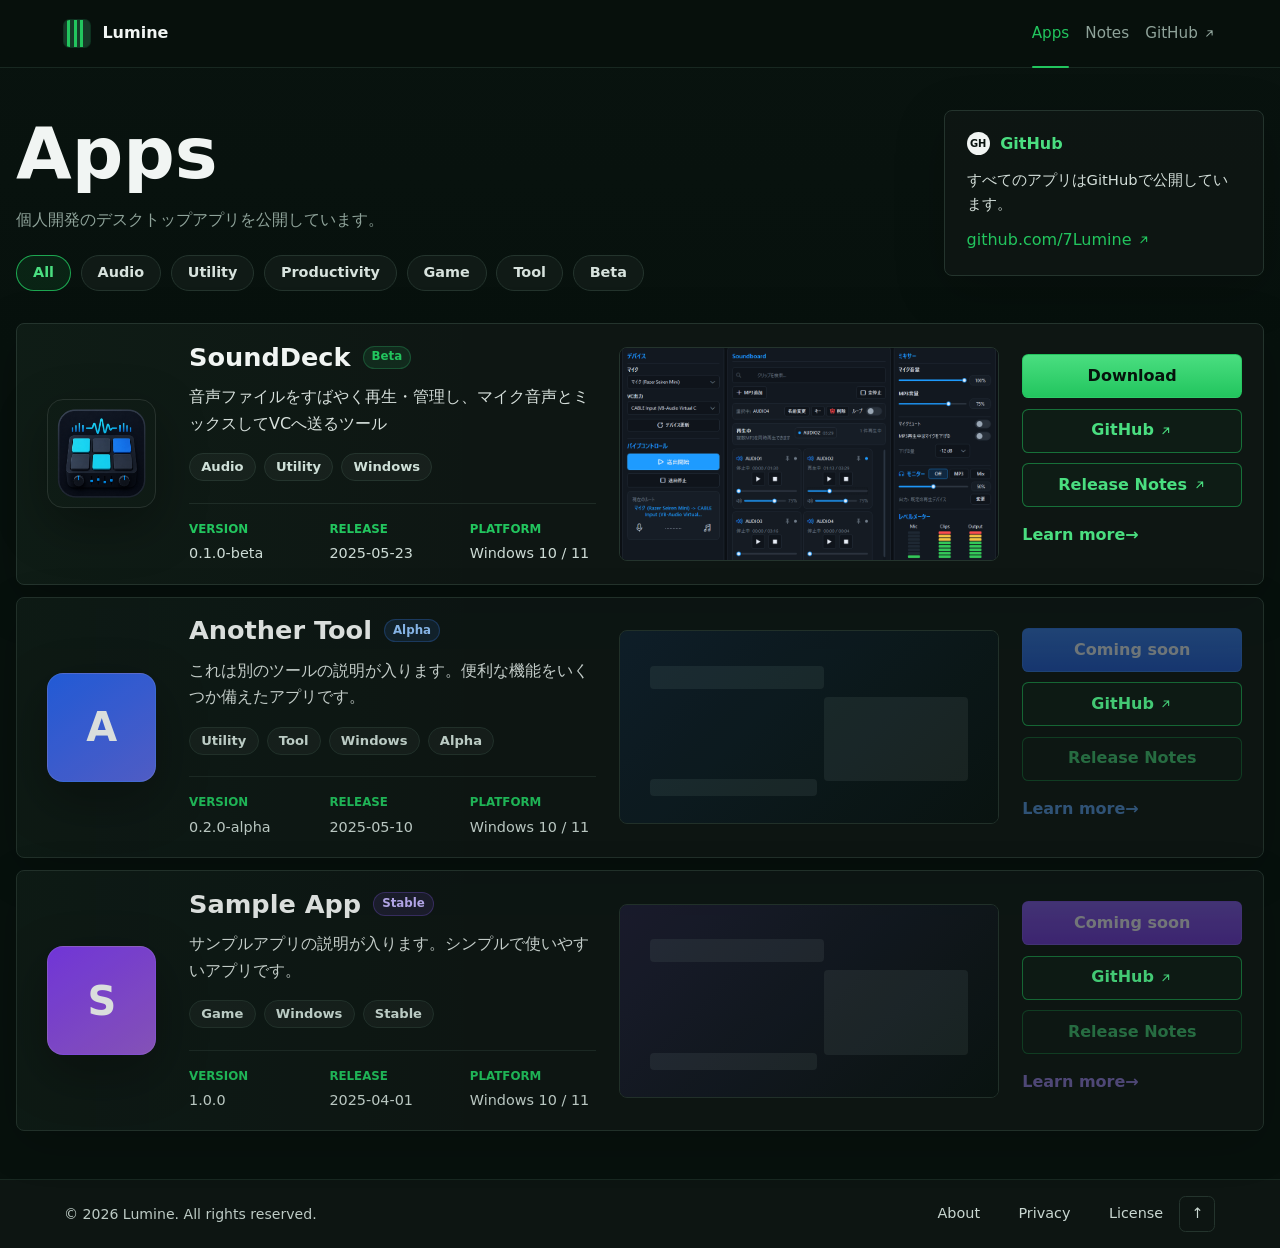
==== apps/index.html @ 0c5cd82e "Build apps distribution page" ====
<!doctype html>
<html lang="ja">

<head>
  <meta charset="utf-8">
  <meta name="viewport" content="width=device-width, initial-scale=1">
  <title>Apps - Lumine</title>
  <meta name="description" content="個人開発ツールの配布ページです。">
  <link rel="stylesheet" href="../assets/css/styles.css">
</head>

<body id="top" data-page="apps-list" data-base="../">
  <header class="site-header">
    <a class="brand" href="../apps/" aria-label="Lumine">
      <span class="brand-mark" aria-hidden="true"></span>
      <span>Lumine</span>
    </a>
    <nav class="site-nav" aria-label="Main navigation">
      <a href="../apps/" aria-current="page">Apps</a>
      <a href="#">Notes</a>
      <a class="external-link" href="https://github.com/7Lumine" target="_blank" rel="noopener noreferrer">
        GitHub
        <svg class="external-link-icon" viewBox="0 0 24 24" aria-hidden="true">
          <path d="M7 17L17 7M17 7H9M17 7V15" fill="none" stroke="currentColor" stroke-width="2" stroke-linecap="round"
            stroke-linejoin="round" />
        </svg>
      </a>
    </nav>
  </header>

  <main class="page-shell">
    <section class="apps-top">
      <div class="page-heading apps-heading">
        <h1>Apps</h1>
        <p>個人開発のデスクトップアプリを公開しています。</p>

        <div class="filter-row" id="app-filters" aria-label="App filters">
          <button class="filter-button is-active" type="button" data-filter="All">All</button>
          <button class="filter-button" type="button" data-filter="Audio">Audio</button>
          <button class="filter-button" type="button" data-filter="Utility">Utility</button>
          <button class="filter-button" type="button" data-filter="Productivity">Productivity</button>
          <button class="filter-button" type="button" data-filter="Game">Game</button>
          <button class="filter-button" type="button" data-filter="Tool">Tool</button>
          <button class="filter-button" type="button" data-filter="Beta">Beta</button>
        </div>
      </div>

      <aside class="github-card" aria-label="GitHub">
        <h2>
          <span class="card-icon" aria-hidden="true">GH</span>
          GitHub
        </h2>
        <p>すべてのアプリはGitHubで公開しています。</p>
        <a class="external-link" href="https://github.com/7Lumine" target="_blank" rel="noopener noreferrer">
          github.com/7Lumine
          <svg class="external-link-icon" viewBox="0 0 24 24" aria-hidden="true">
            <path d="M7 17L17 7M17 7H9M17 7V15" fill="none" stroke="currentColor" stroke-width="2"
              stroke-linecap="round" stroke-linejoin="round" />
          </svg>
        </a>
      </aside>
    </section>

    <section class="apps-list" id="apps-list" aria-live="polite"></section>
  </main>

  <footer class="site-footer">
    <p>© 2026 Lumine. All rights reserved.</p>
    <nav aria-label="Footer navigation">
      <a href="#">About</a>
      <a href="#">Privacy</a>
      <a href="#">License</a>
    </nav>
    <a class="top-button" href="#top" aria-label="ページトップへ戻る">↑</a>
  </footer>

  <script src="../assets/js/site.js" defer></script>
</body>

</html>
---- assets/css/styles.css ----
:root {
  color-scheme: dark;
  --background: #07110d;
  --surface: #0f1714;
  --elevated: #131d19;
  --border: #24342d;
  --text: #f1f5f3;
  --muted: #8fa39a;
  --accent: #22c55e;
  --accentHover: #4ade80;
  --warning: #facc15;
  --blue: #3b82f6;
  --purple: #8b5cf6;
  --bg: var(--background);
  --bg-soft: var(--surface);
  --panel: var(--elevated);
  --panel-strong: #17241f;
  --line: var(--border);
  --line-soft: #182821;
  --subtle: #75877f;
  --accent-soft: #163a28;
  --accent-strong: var(--accent);
  --shadow: 0 20px 80px rgba(0, 0, 0, 0.34);
  font-family: Inter, ui-sans-serif, system-ui, -apple-system, BlinkMacSystemFont, "Segoe UI", sans-serif;
}

* {
  box-sizing: border-box;
}

html {
  background: var(--bg);
}

body {
  min-height: 100vh;
  margin: 0;
  color: var(--text);
  background: linear-gradient(180deg, #09130f 0%, var(--bg) 22rem);
  line-height: 1.65;
}

a {
  color: var(--accent);
  text-decoration: none;
}

a:hover {
  text-decoration: underline;
}

img {
  max-width: 100%;
}

.site-header {
  position: sticky;
  top: 0;
  z-index: 20;
  display: flex;
  align-items: center;
  justify-content: space-between;
  gap: 1.5rem;
  min-height: 4.25rem;
  padding: 0 5vw;
  border-bottom: 1px solid var(--line-soft);
  background: rgba(7, 17, 13, 0.88);
  backdrop-filter: blur(18px);
}

.brand {
  display: inline-flex;
  align-items: center;
  gap: 0.75rem;
  color: var(--text);
  font-weight: 750;
  letter-spacing: 0;
}

.brand:hover {
  text-decoration: none;
}

.brand-mark {
  width: 1.65rem;
  height: 1.65rem;
  border-radius: 0.35rem;
  background:
    linear-gradient(90deg, transparent 0 12%, var(--accent) 12% 24%, transparent 24% 38%, var(--accent) 38% 50%, transparent 50% 62%, var(--accent) 62% 74%, transparent 74%),
    var(--accent-soft);
  box-shadow: 0 0 0 1px rgba(52, 210, 123, 0.18);
}

.site-nav {
  display: flex;
  align-items: center;
  gap: 1rem;
  color: var(--muted);
}

.site-nav a {
  position: relative;
  display: inline-flex;
  align-items: center;
  min-height: 2.5rem;
  color: var(--muted);
  font-size: 0.95rem;
}

.site-nav a[aria-current="page"]::after {
  position: absolute;
  right: 0;
  bottom: -0.9rem;
  left: 0;
  height: 2px;
  border-radius: 999px;
  background: var(--accent);
  content: "";
}

.site-nav a[aria-current="page"],
.site-nav a:hover {
  color: var(--accent);
  text-decoration: none;
}

.external-link,
.list-button {
  gap: 0.35em;
}

.external-link-icon {
  width: 0.85em;
  height: 0.85em;
  flex: 0 0 auto;
  color: currentColor;
  vertical-align: -0.08em;
}

.page-shell {
  width: min(1280px, calc(100% - 2rem));
  margin: 0 auto;
  padding: 2.6rem 0 3rem;
}

.redirect-page {
  display: grid;
  min-height: 100vh;
  place-items: center;
}

.back-link {
  display: inline-flex;
  margin-bottom: 1.5rem;
  font-size: 0.95rem;
}

.back-link::before {
  content: "<";
  margin-right: 0.45rem;
}

.page-heading {
  max-width: 44rem;
  margin-bottom: 1.75rem;
}

.eyebrow {
  margin: 0 0 0.35rem;
  color: var(--accent);
  font-size: 0.82rem;
  font-weight: 700;
  letter-spacing: 0.04em;
  text-transform: uppercase;
}

h1,
h2,
h3 {
  margin: 0;
  line-height: 1.2;
  letter-spacing: 0;
}

.page-heading h1,
.app-hero h1 {
  font-size: clamp(2.1rem, 5vw, 4rem);
  font-weight: 820;
}

.page-heading p {
  margin: 0.7rem 0 0;
  color: var(--muted);
}

.apps-top {
  display: grid;
  grid-template-columns: minmax(0, 1fr) minmax(260px, 320px);
  gap: 2rem;
  align-items: start;
  margin-bottom: 2rem;
}

.apps-heading {
  margin-bottom: 0;
}

.apps-heading h1 {
  font-size: clamp(2.8rem, 6vw, 4.5rem);
}

.filter-row {
  display: flex;
  flex-wrap: wrap;
  gap: 0.6rem;
  margin-top: 1.35rem;
}

.filter-button {
  min-height: 2.25rem;
  padding: 0 1rem;
  border: 1px solid var(--border);
  border-radius: 999px;
  color: #d7e2dd;
  background: rgba(19, 29, 25, 0.78);
  font: inherit;
  font-size: 0.9rem;
  font-weight: 650;
  cursor: pointer;
}

.filter-button:hover,
.filter-button.is-active {
  border-color: rgba(34, 197, 94, 0.82);
  color: var(--accentHover);
  background: rgba(34, 197, 94, 0.1);
}

.github-card {
  border: 1px solid var(--border);
  border-radius: 0.5rem;
  padding: 1.35rem;
  background: rgba(15, 23, 20, 0.76);
  box-shadow: 0 14px 50px rgba(0, 0, 0, 0.22);
}

.github-card h2 {
  display: flex;
  align-items: center;
  gap: 0.65rem;
  color: var(--accentHover);
  font-size: 1rem;
}

.github-card p {
  margin: 0.8rem 0 0.65rem;
  color: #d4dfda;
  font-size: 0.92rem;
}

.card-icon {
  display: inline-grid;
  width: 1.45rem;
  height: 1.45rem;
  place-items: center;
  border-radius: 999px;
  color: #07110d;
  background: var(--text);
  font-size: 0.62rem;
  font-weight: 850;
}

.apps-list {
  display: grid;
  gap: 0.75rem;
}

.app-list-card {
  display: grid;
  grid-template-columns: 128px minmax(280px, 1fr) minmax(260px, 380px) 220px;
  gap: 1.45rem;
  align-items: center;
  min-height: 14.5rem;
  padding: 1.1rem 1.3rem;
  border: 1px solid var(--border);
  border-radius: 0.5rem;
  background:
    linear-gradient(90deg, rgba(34, 197, 94, 0.035), transparent 38%),
    rgba(15, 23, 20, 0.9);
  box-shadow: 0 14px 50px rgba(0, 0, 0, 0.22);
}

.app-list-card:hover {
  border-color: rgba(34, 197, 94, 0.4);
}

.app-list-card:not(.is-featured) {
  opacity: 0.9;
}

.list-icon {
  display: flex;
  align-items: center;
  justify-content: center;
}

.list-icon img,
.app-icon-fallback {
  display: grid;
  width: 6.8rem;
  aspect-ratio: 1;
  place-items: center;
  border: 1px solid rgba(255, 255, 255, 0.1);
  border-radius: 1rem;
  box-shadow: 0 18px 52px rgba(0, 0, 0, 0.32);
}

.app-icon-fallback {
  color: var(--text);
  background: linear-gradient(145deg, #1c2b25, #44524c);
  font-size: 2.5rem;
  font-weight: 800;
}

.app-icon-fallback.blue {
  background: linear-gradient(145deg, #2563eb, #5865d9);
}

.app-icon-fallback.purple {
  background: linear-gradient(145deg, #7c3aed, #9259c9);
}

.list-copy {
  min-width: 0;
}

.list-title-row {
  display: flex;
  flex-wrap: wrap;
  gap: 0.75rem;
  align-items: center;
}

.list-title-row h2 {
  font-size: clamp(1.45rem, 2vw, 1.95rem);
  font-weight: 820;
}

.list-copy p {
  max-width: 34rem;
  margin: 0.75rem 0 0;
  color: #d8e1dd;
  font-size: 1rem;
}

.list-meta {
  display: grid;
  grid-template-columns: repeat(3, minmax(0, 1fr));
  gap: 0.9rem;
  margin: 1.35rem 0 0;
  padding-top: 1rem;
  border-top: 1px solid rgba(36, 52, 45, 0.72);
}

.list-meta div {
  min-width: 0;
}

.list-meta dt {
  color: var(--accent);
  font-size: 0.74rem;
  font-weight: 780;
  text-transform: uppercase;
}

.list-meta dd {
  margin: 0.18rem 0 0;
  overflow-wrap: anywhere;
  color: #cddbd5;
  font-size: 0.9rem;
}

.list-preview {
  min-width: 0;
  margin: 0;
  overflow: hidden;
  border: 1px solid var(--border);
  border-radius: 0.5rem;
  background: #09120f;
}

.list-preview img {
  display: block;
  width: 100%;
  aspect-ratio: 16 / 9;
  object-fit: cover;
}

.preview-placeholder {
  position: relative;
  display: grid;
  min-height: 12rem;
  overflow: hidden;
  background: #0a1411;
}

.preview-placeholder span {
  position: absolute;
  border-radius: 0.25rem;
  background: rgba(143, 163, 154, 0.12);
}

.preview-placeholder span:nth-child(1) {
  top: 18%;
  left: 8%;
  width: 46%;
  height: 12%;
}

.preview-placeholder span:nth-child(2) {
  right: 8%;
  bottom: 22%;
  width: 38%;
  height: 44%;
}

.preview-placeholder span:nth-child(3) {
  bottom: 14%;
  left: 8%;
  width: 44%;
  height: 9%;
}

.preview-placeholder.blue {
  background: linear-gradient(135deg, rgba(59, 130, 246, 0.12), rgba(10, 20, 17, 0.96));
}

.preview-placeholder.purple {
  background: linear-gradient(135deg, rgba(139, 92, 246, 0.14), rgba(10, 20, 17, 0.96));
}

.list-actions {
  display: grid;
  gap: 0.65rem;
}

.list-button,
.learn-link {
  display: inline-flex;
  align-items: center;
  justify-content: center;
  min-height: 2.75rem;
  padding: 0 1rem;
  border-radius: 0.4rem;
  font-weight: 760;
}

.list-button:hover,
.learn-link:hover {
  text-decoration: none;
}

.list-button.download {
  border: 1px solid rgba(34, 197, 94, 0.68);
  color: #06130c;
  background: linear-gradient(180deg, var(--accentHover), var(--accent));
}

.list-button.outline {
  border: 1px solid rgba(34, 197, 94, 0.5);
  color: var(--accentHover);
  background: rgba(34, 197, 94, 0.035);
}

.accent-blue .list-button.download {
  border-color: rgba(59, 130, 246, 0.72);
  color: #eef6ff;
  background: linear-gradient(180deg, #3b82f6, #2563eb);
}

.accent-purple .list-button.download {
  border-color: rgba(139, 92, 246, 0.72);
  color: #faf7ff;
  background: linear-gradient(180deg, #8b5cf6, #7c3aed);
}

.learn-link {
  justify-content: flex-start;
  min-height: 2.25rem;
  padding: 0;
  color: var(--accentHover);
}

.accent-blue .learn-link {
  color: #60a5fa;
}

.accent-purple .learn-link {
  color: #a78bfa;
}

.is-disabled {
  pointer-events: none;
  opacity: 0.48;
}

.site-footer {
  display: grid;
  grid-template-columns: minmax(0, 1fr) auto 2.3rem;
  gap: 1rem;
  align-items: center;
  min-height: 4.3rem;
  padding: 0 5vw;
  border-top: 1px solid var(--line-soft);
  color: #bdcbc5;
  background: rgba(15, 23, 20, 0.82);
}

.site-footer p {
  margin: 0;
  font-size: 0.88rem;
}

.site-footer nav {
  display: flex;
  flex-wrap: wrap;
  gap: 2.4rem;
}

.site-footer a {
  color: #c9d7d1;
  font-size: 0.9rem;
}

.top-button {
  display: grid;
  width: 2.25rem;
  aspect-ratio: 1;
  place-items: center;
  border: 1px solid var(--border);
  border-radius: 0.4rem;
  color: var(--muted);
}

.app-hero {
  display: grid;
  grid-template-columns: minmax(0, 0.95fr) minmax(260px, 0.8fr);
  gap: 2rem;
  align-items: center;
  margin-bottom: 2rem;
}

.hero-copy {
  min-width: 0;
}

.hero-title-row {
  display: flex;
  align-items: center;
  gap: 1rem;
}

.app-icon {
  width: clamp(4.5rem, 12vw, 6.5rem);
  aspect-ratio: 1;
  border-radius: 1.3rem;
  border: 1px solid rgba(255, 255, 255, 0.1);
  box-shadow: var(--shadow);
}

.hero-summary {
  max-width: 38rem;
  margin: 1rem 0 0;
  color: #d4dfda;
  font-size: 1.12rem;
}

.tag-list,
.mini-tags {
  display: flex;
  flex-wrap: wrap;
  gap: 0.5rem;
  margin-top: 1rem;
}

.tag-list span,
.mini-tags span,
.status-pill {
  display: inline-flex;
  align-items: center;
  min-height: 1.75rem;
  padding: 0 0.7rem;
  border: 1px solid var(--line);
  border-radius: 999px;
  color: #cfe0d8;
  background: rgba(255, 255, 255, 0.04);
  font-size: 0.82rem;
  font-weight: 650;
}

.accent-blue .status-pill {
  border-color: rgba(59, 130, 246, 0.28);
  color: #93c5fd;
  background: rgba(59, 130, 246, 0.12);
}

.accent-purple .status-pill {
  border-color: rgba(139, 92, 246, 0.28);
  color: #c4b5fd;
  background: rgba(139, 92, 246, 0.12);
}

.status-pill {
  min-height: 1.45rem;
  padding: 0 0.5rem;
  border-color: rgba(52, 210, 123, 0.24);
  color: var(--accent);
  background: rgba(52, 210, 123, 0.1);
  font-size: 0.74rem;
}

.button-row {
  display: flex;
  flex-wrap: wrap;
  gap: 0.7rem;
  margin-top: 1.55rem;
}

.button {
  display: inline-flex;
  align-items: center;
  justify-content: center;
  min-height: 2.9rem;
  padding: 0 1rem;
  border: 1px solid var(--line);
  border-radius: 0.45rem;
  color: var(--text);
  font-weight: 750;
}

.button:hover {
  text-decoration: none;
}

.button.primary {
  border-color: rgba(52, 210, 123, 0.55);
  color: #04150d;
  background: linear-gradient(180deg, #49de85, var(--accent-strong));
}

.button.secondary {
  border-color: rgba(52, 210, 123, 0.46);
  color: var(--accent);
  background: rgba(52, 210, 123, 0.04);
}

.button.full {
  width: 100%;
  margin-top: 1.2rem;
}

.screenshot-frame {
  margin: 0;
  border: 1px solid var(--line);
  border-radius: 0.65rem;
  overflow: hidden;
  background: #0a0e0d;
  box-shadow: var(--shadow);
}

.screenshot-frame img {
  display: block;
  width: 100%;
  aspect-ratio: 16 / 10;
  object-fit: cover;
}

.content-layout {
  display: grid;
  grid-template-columns: minmax(0, 1fr) minmax(260px, 330px);
  gap: 1.5rem;
  align-items: start;
}

.markdown-panel,
.info-card,
.notice-card,
.related-section {
  border: 1px solid var(--line);
  border-radius: 0.5rem;
  background: rgba(21, 29, 28, 0.78);
  box-shadow: 0 12px 40px rgba(0, 0, 0, 0.18);
}

.markdown-panel {
  min-width: 0;
  padding: clamp(1.1rem, 3vw, 1.65rem);
}

.side-column {
  display: grid;
  gap: 1rem;
}

.info-card,
.notice-card,
.related-section {
  padding: 1.15rem;
}

.info-card h2,
.notice-card h2,
.section-heading h2 {
  font-size: 1.05rem;
}

.download-facts {
  display: grid;
  gap: 0.9rem;
  margin: 1.15rem 0 0;
}

.download-facts div {
  display: grid;
  grid-template-columns: 6.8rem minmax(0, 1fr);
  gap: 0.75rem;
  align-items: start;
}

.download-facts dt {
  color: var(--subtle);
  font-size: 0.88rem;
}

.download-facts dd {
  min-width: 0;
  margin: 0;
  overflow-wrap: anywhere;
  color: #e8f1ec;
  font-size: 0.9rem;
}

.notice-card {
  border-color: rgba(52, 210, 123, 0.25);
  background: rgba(19, 48, 34, 0.42);
}

.notice-card p {
  margin: 0.7rem 0 0;
  color: #c9d8d1;
  font-size: 0.92rem;
}

.prose {
  color: #d6e1dc;
}

.prose h1,
.prose h2,
.prose h3,
.prose h4 {
  margin-top: 1.8rem;
  color: var(--text);
}

.prose h1:first-child,
.prose h2:first-child {
  margin-top: 0;
}

.prose h1 {
  font-size: 1.55rem;
}

.prose h2 {
  font-size: 1.3rem;
}

.prose h1::before,
.prose h2::before,
.prose h3::before {
  content: "#";
  margin-right: 0.45rem;
  color: var(--accent);
}

.prose p,
.prose ul,
.prose ol {
  margin: 0.75rem 0 0;
}

.prose li + li {
  margin-top: 0.25rem;
}

.prose code {
  border: 1px solid var(--line);
  border-radius: 0.3rem;
  padding: 0.12rem 0.32rem;
  color: #dff7e9;
  background: #0b1412;
  font-size: 0.9em;
}

.prose pre {
  overflow-x: auto;
  margin: 1rem 0 0;
  border: 1px solid var(--line);
  border-radius: 0.55rem;
  padding: 1rem;
  background: #08100e;
}

.prose pre code {
  border: 0;
  padding: 0;
  background: transparent;
}

.table-wrap {
  width: 100%;
  margin-top: 1rem;
  overflow-x: auto;
}

.prose table {
  width: 100%;
  min-width: 26rem;
  border-collapse: collapse;
  font-size: 0.95rem;
}

.prose th,
.prose td {
  border: 1px solid var(--line);
  padding: 0.65rem 0.75rem;
  text-align: left;
}

.prose th {
  color: var(--text);
  background: rgba(255, 255, 255, 0.04);
}

.related-section {
  margin-top: 1.5rem;
}

.section-heading {
  display: flex;
  align-items: center;
  justify-content: space-between;
  gap: 1rem;
  margin-bottom: 1rem;
}

.apps-grid {
  display: grid;
  grid-template-columns: repeat(auto-fit, minmax(min(100%, 19rem), 1fr));
  gap: 1rem;
}

.apps-grid.compact {
  grid-template-columns: repeat(auto-fit, minmax(min(100%, 16rem), 1fr));
}

.app-card {
  display: grid;
  grid-template-columns: 3.5rem minmax(0, 1fr);
  gap: 1rem;
  min-height: 8.5rem;
  padding: 1rem;
  border: 1px solid var(--line);
  border-radius: 0.65rem;
  color: var(--text);
  background: rgba(21, 29, 28, 0.72);
}

.app-card:hover {
  border-color: rgba(52, 210, 123, 0.45);
  text-decoration: none;
  background: rgba(25, 37, 34, 0.92);
}

.app-card img,
.app-card .app-icon-fallback {
  width: 3.5rem;
  aspect-ratio: 1;
  border-radius: 0.7rem;
}

.card-title-row {
  display: flex;
  align-items: center;
  justify-content: space-between;
  gap: 0.6rem;
}

.card-title-row h2 {
  min-width: 0;
  font-size: 1rem;
}

.app-card p {
  margin: 0.45rem 0 0;
  color: var(--muted);
  font-size: 0.9rem;
}

.empty-note,
.load-error {
  margin: 0;
  color: var(--muted);
}

@media (max-width: 780px) {
  .site-header {
    position: static;
    flex-direction: column;
    align-items: flex-start;
    padding-block: 0.9rem;
  }

  .site-nav {
    width: 100%;
    justify-content: space-between;
  }

  .app-hero,
  .content-layout {
    grid-template-columns: 1fr;
  }

  .hero-title-row {
    align-items: flex-start;
  }

  .button-row {
    display: grid;
    grid-template-columns: 1fr;
  }

  .download-facts div {
    grid-template-columns: 1fr;
    gap: 0.15rem;
  }
}

@media (max-width: 1080px) {
  .app-list-card {
    grid-template-columns: 104px minmax(0, 1fr);
  }

  .list-icon {
    align-self: start;
  }

  .list-icon img,
  .app-icon-fallback {
    width: 5.7rem;
  }

  .list-preview,
  .list-actions {
    grid-column: 1 / -1;
  }

  .list-actions {
    grid-template-columns: repeat(4, minmax(0, 1fr));
    align-items: center;
  }

  .learn-link {
    justify-content: center;
  }
}

@media (max-width: 820px) {
  .apps-top {
    grid-template-columns: 1fr;
    gap: 1rem;
  }

  .github-card {
    padding: 1rem;
  }
}

@media (max-width: 640px) {
  .app-list-card {
    grid-template-columns: 1fr;
    gap: 1rem;
    padding: 1rem;
  }

  .list-icon {
    justify-content: flex-start;
  }

  .list-icon img,
  .app-icon-fallback {
    width: 5.25rem;
    border-radius: 0.85rem;
  }

  .list-preview,
  .list-actions {
    grid-column: auto;
  }

  .list-meta {
    grid-template-columns: 1fr;
    gap: 0.55rem;
  }

  .list-actions {
    grid-template-columns: 1fr;
  }

  .site-footer {
    grid-template-columns: 1fr auto;
    padding-block: 1rem;
  }

  .site-footer nav {
    order: 3;
    grid-column: 1 / -1;
    gap: 1.25rem;
  }
}

@media (max-width: 430px) {
  .page-shell {
    width: min(100% - 1rem, 1180px);
    padding-top: 1.3rem;
  }

  .markdown-panel,
  .info-card,
  .notice-card,
  .related-section,
  .app-card {
    border-radius: 0.5rem;
  }

  .app-card {
    grid-template-columns: 3rem minmax(0, 1fr);
  }

  .app-card img,
  .app-card .app-icon-fallback {
    width: 3rem;
  }
}
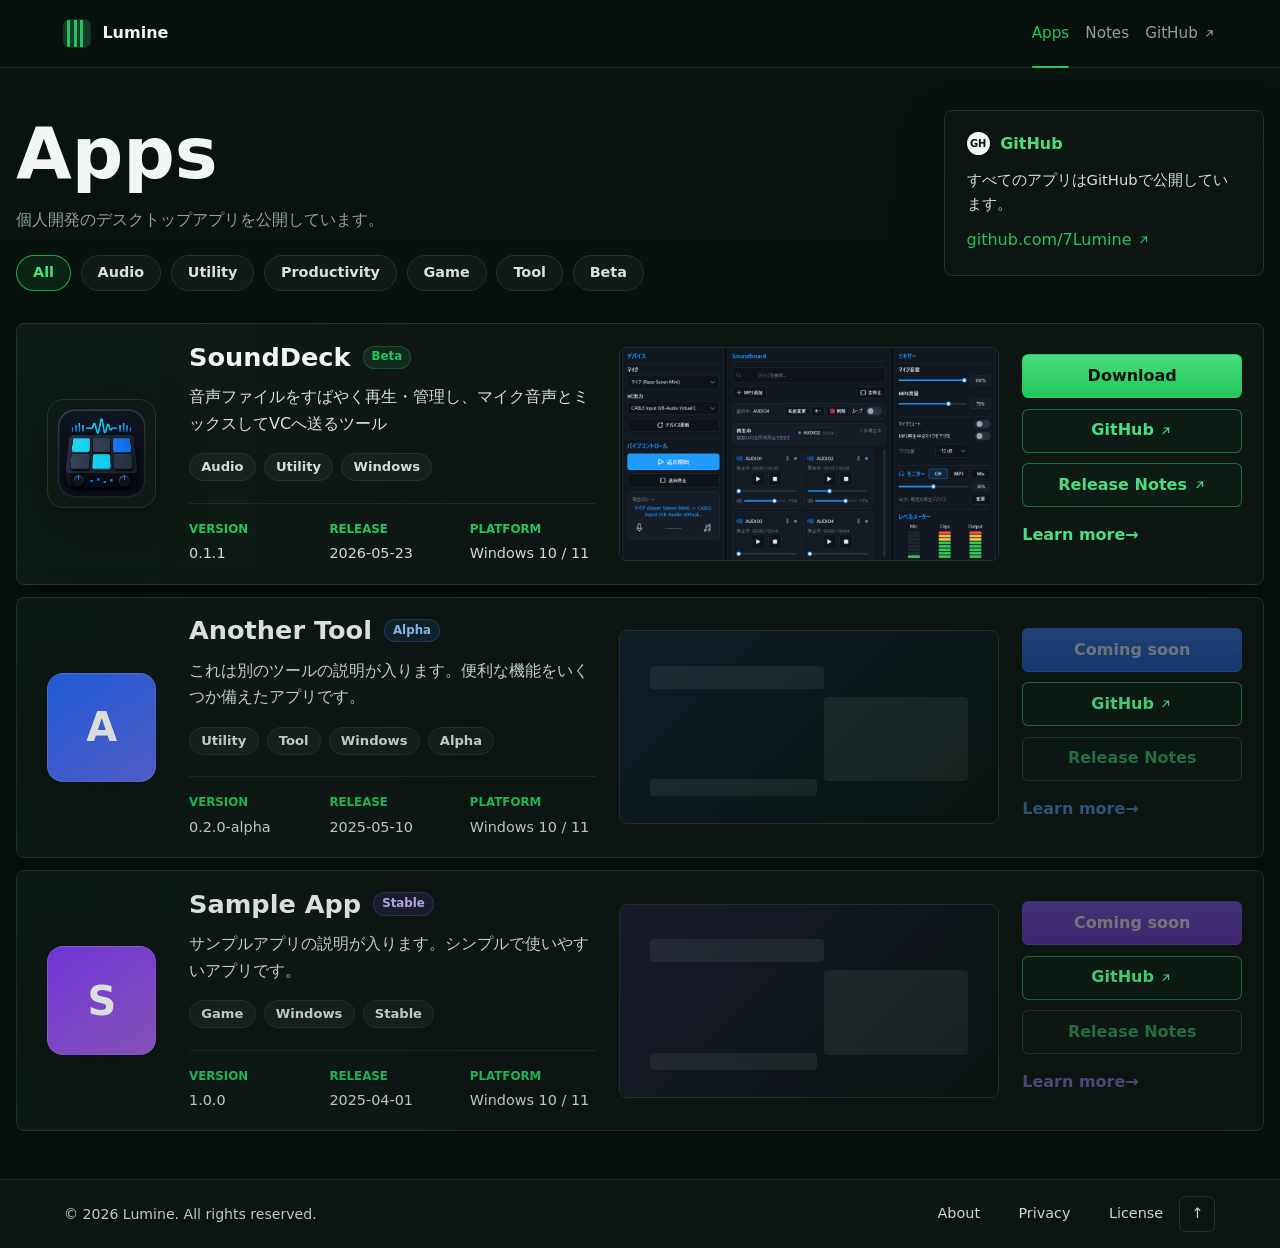
==== commit 40bfa71f: "Fix app detail content loading" ====
--- a/apps/index.html
+++ b/apps/index.html
@@ -6,7 +6,7 @@
   <meta name="viewport" content="width=device-width, initial-scale=1">
   <title>Apps - Lumine</title>
   <meta name="description" content="個人開発ツールの配布ページです。">
-  <link rel="stylesheet" href="../assets/css/styles.css">
+  <link rel="stylesheet" href="../assets/css/styles.css?v=20260523-2">
 </head>
 
 <body id="top" data-page="apps-list" data-base="../">
@@ -74,7 +74,7 @@
     <a class="top-button" href="#top" aria-label="ページトップへ戻る">↑</a>
   </footer>
 
-  <script src="../assets/js/site.js" defer></script>
+  <script src="../assets/js/site.js?v=20260523-2" defer></script>
 </body>
 
 </html>
